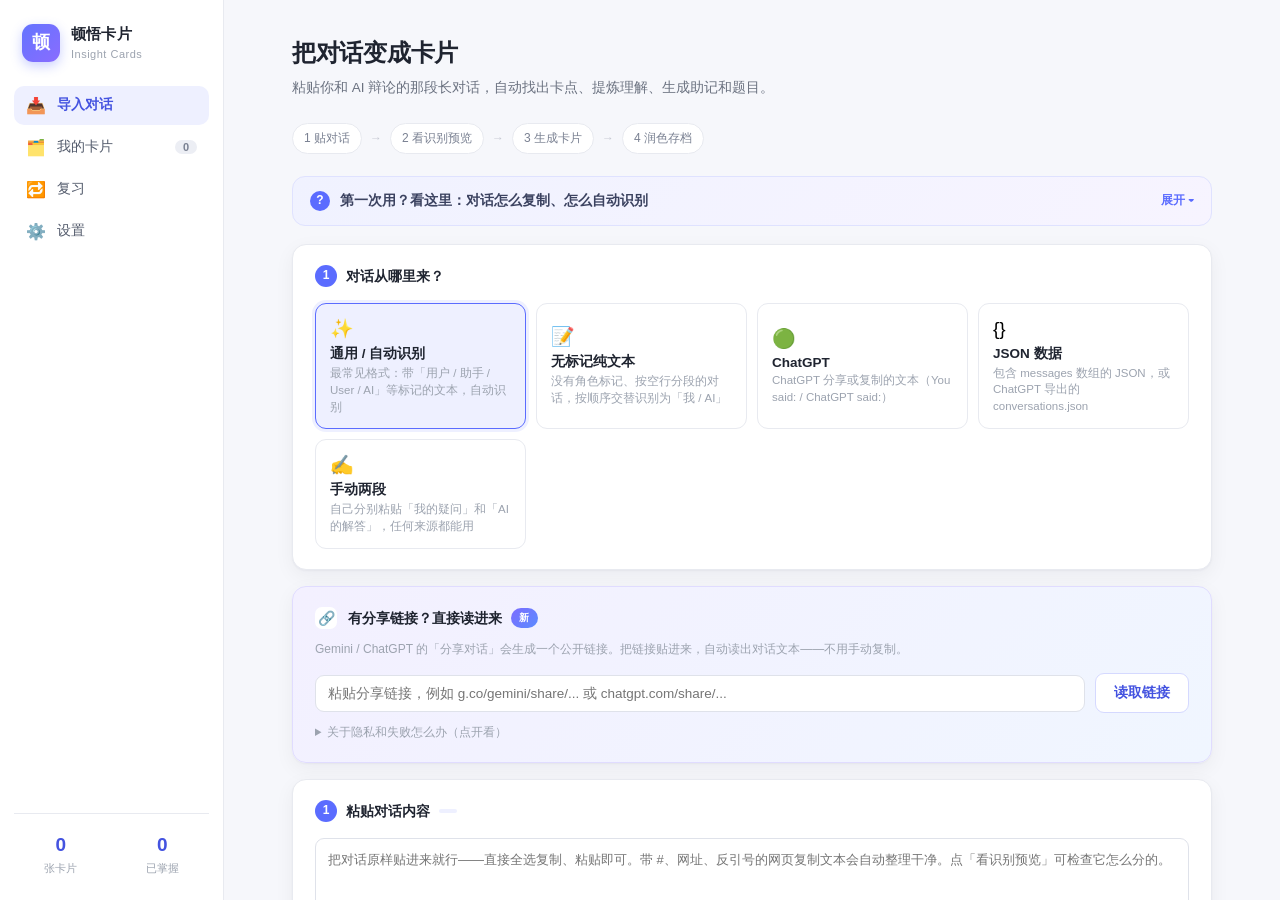
==== index.html @ 7968544b "feat: 统一清洗层sanitize + 整理格式按钮，解决markdown噪音污染算法" ====
<!DOCTYPE html>
<html lang="zh-CN">
<head>
<meta charset="UTF-8">
<meta name="viewport" content="width=device-width, initial-scale=1.0">
<title>顿悟卡片 · 把想通的那一刻存下来</title>
<link rel="stylesheet" href="css/style.css">
</head>
<body>

<div class="app">
  <!-- 侧边栏 -->
  <aside class="sidebar">
    <div class="brand">
      <div class="brand-mark">顿</div>
      <div class="brand-text">
        <div class="brand-name">顿悟卡片</div>
        <div class="brand-sub">Insight Cards</div>
      </div>
    </div>

    <nav class="nav" id="nav">
      <button class="nav-item active" data-view="import">
        <span class="nav-icon">📥</span><span>导入对话</span>
      </button>
      <button class="nav-item" data-view="cards">
        <span class="nav-icon">🗂️</span><span>我的卡片</span>
        <span class="nav-badge" id="cardCount">0</span>
      </button>
      <button class="nav-item" data-view="review">
        <span class="nav-icon">🔁</span><span>复习</span>
      </button>
      <button class="nav-item" data-view="settings">
        <span class="nav-icon">⚙️</span><span>设置</span>
      </button>
    </nav>

    <div class="sidebar-foot">
      <div class="stat-mini">
        <div class="stat-num" id="statTotal">0</div>
        <div class="stat-label">张卡片</div>
      </div>
      <div class="stat-mini">
        <div class="stat-num" id="statMastered">0</div>
        <div class="stat-label">已掌握</div>
      </div>
    </div>
  </aside>

  <!-- 主内容 -->
  <main class="main">

    <!-- ============ 导入页 ============ -->
    <section class="view active" id="view-import">
      <header class="page-head">
        <div>
          <h1>把对话变成卡片</h1>
          <p class="page-desc">粘贴你和 AI 辩论的那段长对话，自动找出卡点、提炼理解、生成助记和题目。</p>
        </div>
      </header>

      <div class="flow-hint">
        <span class="flow-step">1 贴对话</span><span class="flow-arrow">→</span>
        <span class="flow-step">2 看识别预览</span><span class="flow-arrow">→</span>
        <span class="flow-step">3 生成卡片</span><span class="flow-arrow">→</span>
        <span class="flow-step">4 润色存档</span>
      </div>

      <!-- 使用教程（可折叠） -->
      <div class="guide" id="guide">
        <div class="guide-head" id="guideHead">
          <span class="guide-badge">?</span>
          <span><b>第一次用？看这里：对话怎么复制、怎么自动识别</b></span>
          <span class="guide-toggle" id="guideToggle">展开 ▾</span>
        </div>
        <div class="guide-body hidden" id="guideBody">
          <div class="guide-steps">
            <div class="gstep">
              <div class="gstep-num">1</div>
              <div>
                <b>去你平时聊天的 App（WorkBuddy / DeepSeek / ChatGPT…）</b>
                <p>找到那次让你"哦原来如此"的对话。</p>
              </div>
            </div>
            <div class="gstep">
              <div class="gstep-num">2</div>
              <div>
                <b>把对话弄进来（两种方式任选）</b>
                <p><b>方式一 · 有分享链接最省事：</b>Gemini / ChatGPT 点"分享对话"会生成一个公开链接，把它贴到下面紫色框里点"读取链接"，对话文字自动填好。<br><b>方式二 · 手动复制：</b>电脑 Ctrl+A 全选 → Ctrl+C；手机长按 → 全选 → 复制，贴到大框里。<br>⚠️ 分享链接会经过公共中转，敏感内容请用手动复制。</p>
              </div>
            </div>
            <div class="gstep">
              <div class="gstep-num">3</div>
              <div>
                <b>贴到下面的大框里</b>
                <p>粘贴 → 点"看识别预览" → 工具会猜哪段是你、哪段是 AI。<b>猜错了点一下就能改。</b></p>
              </div>
            </div>
            <div class="gstep">
              <div class="gstep-num">4</div>
              <div>
                <b>它凭什么知道谁是谁？</b>
                <p>如果对话里带"用户：/ 助手：/ User: / AI:"这类字样，它就照着分；<br>如果没有，就按"你说一段、AI 答一段"交替猜——所以<b>顺序别打乱</b>。</p>
              </div>
            </div>
          </div>
          <div class="guide-tip">💡 最简单：全选复制、原样粘贴、顺序不乱，就够了。看不懂的标记不用管，识别预览里能改。</div>
        </div>
      </div>

      <!-- 来源选择 -->
      <div class="panel">
        <div class="panel-title"><span class="step-dot">1</span> 对话从哪里来？</div>
        <div class="source-grid" id="sourceGrid"></div>
      </div>

      <!-- 手动两段输入 -->
      <div class="panel hidden" id="manualPanel">
        <div class="panel-title"><span class="step-dot">2</span> 分别粘贴</div>
        <label class="field-label">标题（可选）</label>
        <input type="text" class="input" id="manualTitle" placeholder="例如：闭包和作用域的区别">
        <label class="field-label">我的疑问 / 我卡住的地方</label>
        <textarea class="input textarea" id="manualQuestion" rows="5" placeholder="把你当时困惑、反驳、追问的话贴在这里…"></textarea>
        <label class="field-label">AI 的解答</label>
        <textarea class="input textarea" id="manualAnswer" rows="7" placeholder="把 AI 讲解、你们辩论的内容贴在这里…"></textarea>
      </div>

      <!-- 链接导入 -->
      <div class="panel link-panel" id="linkPanel">
        <div class="panel-title"><span class="link-icon">🔗</span> 有分享链接？直接读进来 <span class="link-tag">新</span></div>
        <p class="hint" style="margin-top:-6px">Gemini / ChatGPT 的「分享对话」会生成一个公开链接。把链接贴进来，自动读出对话文本——不用手动复制。</p>
        <div class="link-row">
          <input type="text" class="input" id="linkInput" placeholder="粘贴分享链接，例如 g.co/gemini/share/... 或 chatgpt.com/share/...">
          <button class="btn secondary" id="fetchLinkBtn">读取链接</button>
        </div>
        <div class="link-status hidden" id="linkStatus"></div>
        <details class="link-note">
          <summary>关于隐私和失败怎么办（点开看）</summary>
          <p>读取时对话内容会经过公共中转服务，<b>敏感内容请改用手动复制</b>。如果读取失败（链接需登录、网络不通、或对方禁止抓取），工具会自动换几个通道再试；都不行就把链接用浏览器打开、全选复制文本，贴到下面的框里，效果一样。</p>
        </details>
      </div>

      <!-- 通用粘贴 -->
      <div class="panel" id="pastePanel">
        <div class="panel-title"><span class="step-dot">1</span> 粘贴对话内容 <span class="auto-tag" id="autoTag"></span></div>
        <textarea class="input textarea big" id="rawInput" rows="11" placeholder="把对话原样贴进来就行——直接全选复制、粘贴即可。带 #、网址、反引号的网页复制文本会自动整理干净。点「看识别预览」可检查它怎么分的。"></textarea>
        <div class="paste-help">
          <label class="inline-check">
            <input type="checkbox" id="useAI"> 用 AI 深度归纳（需在设置里填 key，不填则自动用本地分析）
          </label>
          <span class="file-btn" id="fileBtnWrap">
            <input type="file" id="fileInput" accept=".txt,.json,.md">
            或选择文件导入
          </span>
          <span class="file-btn tidy-btn" id="tidyBtnWrap" title="去掉 #、网址、反引号等符号，只留干净对话">✨ 整理格式</span>
        </div>
        <details class="advanced" id="advancedBox">
          <summary>高级：来源格式不对？手动选 / 自定义（一般不用管）</summary>
          <div class="source-grid compact" id="sourceGrid"></div>
        </details>
      </div>

      <div class="action-row">
        <button class="btn ghost" id="clearInputBtn">清空</button>
        <button class="btn secondary" id="previewBtn">🔍 看识别预览</button>
      </div>

      <!-- 识别预览 -->
      <div class="panel preview-panel hidden" id="previewPanel">
        <div class="panel-title"><span class="step-dot">2</span> 识别预览 <span class="preview-count" id="previewCount"></span></div>
        <p class="hint" style="margin-top:-6px">下面是工具猜的角色。<b>点角色标签可以切换</b>（用户 ⇄ AI 答），改完再生成。</p>
        <div class="preview-search">
          <input type="text" class="input" id="previewKeyword" placeholder="🔍 输入关键词，快速定位相关对话（如：闭包、引用、坑）">
          <label class="inline-check"><input type="checkbox" id="onlyMatch"> 只看含关键词的</label>
        </div>
        <div class="preview-list" id="previewList"></div>
        <div class="action-row" style="margin:16px 0 0">
          <button class="btn ghost" id="regenPreviewBtn">重新识别</button>
          <button class="btn primary" id="parseBtn">生成卡片 →</button>
        </div>
      </div>

      <div class="result-box hidden" id="resultBox"></div>
    </section>

    <!-- ============ 卡片库 ============ -->
    <section class="view" id="view-cards">
      <header class="page-head">
        <div>
          <h1>我的卡片</h1>
          <p class="page-desc">生成的卡片都在这里。点开可以润色——用自己的话改过，才是真的记住。</p>
        </div>
        <button class="btn primary small" id="addCardBtn">+ 新建卡片</button>
      </header>

      <div class="toolbar">
        <input type="text" class="input search" id="searchInput" placeholder="🔍 搜索标题 / 内容 / 关键词">
        <select class="input select" id="sortSelect">
          <option value="newest">最新生成</option>
          <option value="weak">最该复习（掌握度低）</option>
          <option value="reviewed">最近复习过</option>
          <option value="starred">星标优先</option>
        </select>
      </div>

      <div class="tag-filter" id="tagFilter"></div>
      <div class="card-grid" id="cardGrid"></div>
      <div class="empty-state hidden" id="cardsEmpty">
        <div class="empty-icon">🗂️</div>
        <h3>还没有卡片</h3>
        <p>去「导入对话」贴一段你和 AI 的对话，就能生成第一批卡片。</p>
        <button class="btn primary small" data-goto="import">去导入</button>
      </div>
    </section>

    <!-- ============ 复习页 ============ -->
    <section class="view" id="view-review">
      <header class="page-head">
        <div>
          <h1>复习</h1>
          <p class="page-desc">盖住答案先自己想一遍，再翻面对照。想不起来的，明天还会出现。</p>
        </div>
      </header>

      <div class="review-setup" id="reviewSetup">
        <div class="setup-card">
          <div class="setup-icon">🧠</div>
          <h3>抽卡复习</h3>
          <p>看卡点和场景，先回忆，再翻面看理解。</p>
          <button class="btn primary" id="startReviewBtn">开始复习 <span class="review-count" id="dueCount">0</span></button>
        </div>
        <div class="setup-card">
          <div class="setup-icon">✏️</div>
          <h3>自测题目</h3>
          <p>用自动生成的题目检验自己是否真的懂了。</p>
          <button class="btn secondary" id="startQuizBtn">开始自测 <span class="review-count" id="quizCount">0</span></button>
        </div>
      </div>

      <div class="review-session hidden" id="reviewSession">
        <div class="review-progress">
          <span id="reviewProgressText">1 / 10</span>
          <div class="progress-bar"><div class="progress-fill" id="progressFill"></div></div>
          <button class="btn ghost tiny" id="exitReviewBtn">退出</button>
        </div>
        <div class="flashcard" id="flashcard">
          <div class="flashcard-face" id="flashcardFront">
            <div class="fc-label">先想想：这个点你卡在哪？</div>
            <div class="fc-title" id="fcTitle"></div>
            <div class="fc-scene" id="fcScene"></div>
            <div class="fc-hint">想好了再翻面 ↓</div>
          </div>
          <div class="flashcard-face hidden" id="flashcardBack">
            <div class="fc-label">正确理解</div>
            <div class="fc-insight" id="fcInsight"></div>
            <div class="fc-mnemonic" id="fcMnemonic"></div>
          </div>
        </div>
        <div class="review-actions" id="reviewActions">
          <button class="btn flip" id="flipBtn">翻面看答案</button>
          <div class="grade-row hidden" id="gradeRow">
            <button class="btn grade forgot" data-grade="0">忘了</button>
            <button class="btn grade fuzzy" data-grade="2">模糊</button>
            <button class="btn grade got" data-grade="4">记住了</button>
          </div>
        </div>
      </div>

      <div class="quiz-session hidden" id="quizSession">
        <div class="review-progress">
          <span id="quizProgressText">1 / 10</span>
          <div class="progress-bar"><div class="progress-fill" id="quizProgressFill"></div></div>
          <button class="btn ghost tiny" id="exitQuizBtn">退出</button>
        </div>
        <div class="quiz-card">
          <div class="quiz-type" id="quizType">简答</div>
          <div class="quiz-q" id="quizQ"></div>
          <div class="quiz-a hidden" id="quizA"></div>
        </div>
        <div class="review-actions">
          <button class="btn flip" id="showAnswerBtn">显示答案</button>
          <div class="grade-row hidden" id="quizGradeRow">
            <button class="btn grade forgot" data-grade="0">没答对</button>
            <button class="btn grade got" data-grade="4">答对了</button>
          </div>
        </div>
      </div>

      <div class="empty-state hidden" id="reviewEmpty">
        <div class="empty-icon">🔁</div>
        <h3>还没有可复习的内容</h3>
        <p>先导入对话生成卡片，就可以开始复习了。</p>
        <button class="btn primary small" data-goto="import">去导入</button>
      </div>
    </section>

    <!-- ============ 设置页 ============ -->
    <section class="view" id="view-settings">
      <header class="page-head">
        <div>
          <h1>设置</h1>
          <p class="page-desc">默认用本地分析，不花钱、不填 key。想更聪明就接一个 AI。密钥只存在你自己浏览器里。</p>
        </div>
      </header>

      <div class="panel">
        <div class="panel-title">AI 模型（可选）</div>
        <label class="field-label">预设</label>
        <select class="input select" id="presetSelect">
          <option value="deepseek">DeepSeek（便宜）</option>
          <option value="glm">智谱 GLM（ cheaper，用户推荐）</option>
          <option value="custom">自定义（OpenAI 兼容）</option>
        </select>
        <label class="field-label">API 地址</label>
        <input type="text" class="input" id="baseUrlInput" placeholder="https://api.deepseek.com">
        <label class="field-label">模型名</label>
        <input type="text" class="input" id="modelInput" placeholder="deepseek-chat">
        <label class="field-label">API Key</label>
        <input type="password" class="input" id="apiKeyInput" placeholder="留空则只用本地分析">
        <p class="hint">DeepSeek: platform.deepseek.com ｜ GLM: bigmodel.cn。填了 key 后，在导入页勾选「用 AI 深度归纳」即可。</p>
        <button class="btn secondary small" id="saveSettingsBtn">保存设置</button>
        <span class="save-tip" id="settingsTip"></span>
      </div>

      <div class="panel">
        <div class="panel-title">数据管理</div>
        <p class="hint">卡片存在本机浏览器。导出备份可以保存、迁移或分享给别人；导入备份可恢复。</p>
        <div class="btn-row">
          <button class="btn secondary small" id="exportBtn">⬇ 导出备份</button>
          <label class="btn secondary small file-label">
            <input type="file" id="importBackupInput" accept=".json">⬆ 导入备份
          </label>
          <button class="btn danger small" id="clearAllBtn">清空所有数据</button>
        </div>
      </div>

      <div class="panel about">
        <div class="panel-title">这个工具在做什么？</div>
        <p>你和 AI 辩论完，上下文很长、当时想通了却很快忘。<b>顿悟卡片</b>做的事：读这段旧对话 → 找出你卡住的点 → 提炼正确理解 → 生成助记和题目 → 存成可以反复复习的卡片。</p>
        <p>「本地分析」用规则抽取金句和关键词，开箱即用；「AI 深度归纳」理解更深，但要配 key。生成后<b>一定要自己润色</b>——用自己的话改过，才真正属于你。</p>
      </div>
    </section>

  </main>
</div>

<!-- 卡片编辑弹窗 -->
<div class="modal hidden" id="editModal">
  <div class="modal-mask" data-close="editModal"></div>
  <div class="modal-box">
    <div class="modal-head">
      <h2>编辑卡片</h2>
      <button class="icon-btn" data-close="editModal">✕</button>
    </div>
    <div class="modal-body" id="editBody"></div>
    <div class="modal-foot">
      <button class="btn danger tiny" id="deleteCardBtn">删除卡片</button>
      <div>
        <button class="btn ghost small" data-close="editModal">取消</button>
        <button class="btn primary small" id="saveCardBtn">保存</button>
      </div>
    </div>
  </div>
</div>

<!-- 结果弹窗（生成后确认） -->
<div class="modal hidden" id="resultModal">
  <div class="modal-mask" data-close="resultModal"></div>
  <div class="modal-box">
    <div class="modal-head"><h2>生成完成</h2><button class="icon-btn" data-close="resultModal">✕</button></div>
    <div class="modal-body" id="resultModalBody"></div>
    <div class="modal-foot">
      <button class="btn ghost small" data-close="resultModal">稍后</button>
      <button class="btn primary small" id="goCardsBtn">去卡片库润色 →</button>
    </div>
  </div>
</div>

<div class="toast hidden" id="toast"></div>

<script src="js/importers.js"></script>
<script src="js/analyzer.js"></script>
<script src="js/store.js"></script>
<script src="js/app.js"></script>
</body>
</html>
---- css/style.css ----
/* ===== 顿悟卡片 样式 ===== */
:root{
  --bg:#f6f7fb; --panel:#ffffff; --ink:#1f2430; --sub:#6b7280; --faint:#9ca3af;
  --line:#e8eaf0; --brand:#5b6cff; --brand-soft:#eef0ff; --brand-deep:#4453e0;
  --ok:#10a37f; --ok-soft:#e8f7f1; --warn:#e08a2b; --danger:#e25656;
  --shadow:0 1px 2px rgba(20,25,45,.04),0 6px 20px rgba(20,25,45,.05);
  --radius:14px;
}
*{box-sizing:border-box;margin:0;padding:0}
html,body{height:100%}
body{
  font-family:-apple-system,BlinkMacSystemFont,"Segoe UI","PingFang SC","Microsoft YaHei",sans-serif;
  background:var(--bg);color:var(--ink);font-size:14px;line-height:1.6;
  -webkit-font-smoothing:antialiased;
}
.hidden{display:none!important}

.app{display:flex;height:100vh;overflow:hidden}

/* 侧边栏 */
.sidebar{
  width:224px;flex-shrink:0;background:#fff;border-right:1px solid var(--line);
  display:flex;flex-direction:column;padding:22px 14px;
}
.brand{display:flex;align-items:center;gap:11px;padding:0 8px 22px}
.brand-mark{
  width:38px;height:38px;border-radius:11px;flex-shrink:0;
  background:linear-gradient(135deg,#6474ff,#8a6cff);color:#fff;
  display:flex;align-items:center;justify-content:center;font-size:18px;font-weight:700;
  box-shadow:0 4px 12px rgba(91,108,255,.32);
}
.brand-name{font-size:15px;font-weight:700;letter-spacing:.2px}
.brand-sub{font-size:11px;color:var(--faint);letter-spacing:.5px}
.nav{display:flex;flex-direction:column;gap:3px;flex:1}
.nav-item{
  display:flex;align-items:center;gap:11px;width:100%;padding:10px 12px;
  border:none;background:transparent;border-radius:10px;cursor:pointer;
  font-size:14px;color:#525a6b;text-align:left;font-family:inherit;transition:.15s;
}
.nav-item:hover{background:#f5f6fa;color:var(--ink)}
.nav-item.active{background:var(--brand-soft);color:var(--brand-deep);font-weight:600}
.nav-icon{font-size:16px;width:20px;text-align:center}
.nav-badge{margin-left:auto;background:#eceef4;color:#7a8192;font-size:11px;padding:1px 8px;border-radius:20px;font-weight:600}
.nav-item.active .nav-badge{background:#fff;color:var(--brand)}
.sidebar-foot{display:flex;gap:8px;border-top:1px solid var(--line);padding-top:16px}
.stat-mini{flex:1;text-align:center}
.stat-num{font-size:19px;font-weight:700;color:var(--brand-deep)}
.stat-label{font-size:11px;color:var(--faint)}

/* 主区 */
.main{flex:1;overflow-y:auto;padding:34px 44px 60px}
.view{display:none;max-width:920px;margin:0 auto;animation:fade .25s ease}
.view.active{display:block}
@keyframes fade{from{opacity:0;transform:translateY(6px)}to{opacity:1;transform:none}}
.page-head{display:flex;justify-content:space-between;align-items:flex-start;margin-bottom:24px;gap:16px}
.page-head h1{font-size:24px;font-weight:750;letter-spacing:-.3px}
.page-desc{color:var(--sub);margin-top:5px;font-size:13.5px;max-width:640px}

.flow-hint{display:flex;align-items:center;gap:8px;flex-wrap:wrap;margin-bottom:22px;font-size:12px;color:var(--faint)}
.flow-step{background:#fff;border:1px solid var(--line);padding:5px 11px;border-radius:20px;color:#7a8192}
.flow-arrow{color:#c7cad4}

.panel{background:var(--panel);border:1px solid var(--line);border-radius:var(--radius);padding:20px 22px;margin-bottom:16px;box-shadow:var(--shadow)}
.panel-title{font-size:14px;font-weight:650;margin-bottom:16px;display:flex;align-items:center;gap:9px}
.step-dot{width:22px;height:22px;border-radius:50%;background:var(--brand);color:#fff;font-size:12px;display:inline-flex;align-items:center;justify-content:center;font-weight:600}

/* 来源选择 */
.source-grid{display:grid;grid-template-columns:repeat(auto-fill,minmax(180px,1fr));gap:10px}
.source-card{
  border:1.5px solid var(--line);border-radius:11px;padding:13px 14px;cursor:pointer;
  transition:.15s;background:#fff;text-align:left;font-family:inherit;
}
.source-card:hover{border-color:#c9cfff;background:#fbfbff}
.source-card.selected{border-color:var(--brand);background:var(--brand-soft);box-shadow:0 0 0 3px rgba(91,108,255,.1)}
.source-icon{font-size:19px;display:block;margin-bottom:5px}
.source-name{font-size:13.5px;font-weight:650;color:var(--ink)}
.source-desc{font-size:11.5px;color:var(--faint);margin-top:2px;line-height:1.45}

.field-label{display:block;font-size:12px;font-weight:600;color:#5b6270;margin:14px 0 6px}
.field-label:first-of-type{margin-top:0}
.input{
  width:100%;border:1px solid #dfe2ea;border-radius:9px;padding:10px 12px;
  font-size:13.5px;font-family:inherit;color:var(--ink);background:#fff;transition:.15s;
}
.input:focus{outline:none;border-color:var(--brand);box-shadow:0 0 0 3px rgba(91,108,255,.12)}
.textarea{resize:vertical;line-height:1.65}
.textarea.big{min-height:230px;font-size:13px}
.search{max-width:360px}
.select{width:auto;min-width:180px;cursor:pointer}
.auto-tag{font-size:11px;color:var(--brand);background:var(--brand-soft);padding:2px 9px;border-radius:20px;font-weight:500}
.paste-help{display:flex;justify-content:space-between;align-items:center;gap:12px;margin-top:12px;flex-wrap:wrap}
.inline-check{font-size:12px;color:#5b6270;display:flex;align-items:center;gap:6px;cursor:pointer}
.inline-check input{accent-color:var(--brand)}
.file-btn{position:relative;overflow:hidden;display:inline-block;font-size:12px;color:var(--brand);cursor:pointer;padding:5px 10px;border:1px dashed #c9cfff;border-radius:8px}
.file-btn input{position:absolute;inset:0;opacity:0;cursor:pointer}
.hint{font-size:12px;color:var(--faint);margin:8px 0 12px;line-height:1.7}

.action-row{display:flex;justify-content:flex-end;gap:10px;margin:4px 0 20px}
.btn{
  border:none;border-radius:9px;padding:10px 18px;font-size:13.5px;font-family:inherit;
  font-weight:600;cursor:pointer;transition:.15s;
}
.btn.primary{background:var(--brand);color:#fff;box-shadow:0 3px 10px rgba(91,108,255,.25)}
.btn.primary:hover{background:var(--brand-deep)}
.btn.secondary{background:#fff;color:var(--brand-deep);border:1px solid #d5d9ff}
.btn.secondary:hover{background:var(--brand-soft)}
.btn.ghost{background:transparent;color:var(--sub)}
.btn.ghost:hover{background:#eef0f5}
.btn.danger{background:#fff;color:var(--danger);border:1px solid #f3cccc}
.btn.danger:hover{background:#fff2f2}
.btn.small{padding:8px 14px;font-size:12.5px}
.btn.tiny{padding:6px 11px;font-size:12px}
.btn-row{display:flex;gap:10px;flex-wrap:wrap}
.file-label{display:inline-flex;align-items:center;position:relative;overflow:hidden}
.file-label input{position:absolute;inset:0;opacity:0;cursor:pointer}

.result-box{background:var(--ok-soft);border:1px solid #bfe6d8;border-radius:12px;padding:16px 20px;color:#0d7a5f;font-size:13.5px}
.result-box b{font-size:16px}

/* 卡片库 */
.toolbar{display:flex;gap:10px;margin-bottom:14px;flex-wrap:wrap}
.tag-filter{display:flex;gap:7px;flex-wrap:wrap;margin-bottom:18px}
.tag-chip{font-size:11.5px;padding:4px 11px;border-radius:20px;border:1px solid var(--line);background:#fff;color:#6b7280;cursor:pointer}
.tag-chip:hover{border-color:#c9cfff}
.tag-chip.active{background:var(--brand);color:#fff;border-color:var(--brand)}
.card-grid{display:grid;grid-template-columns:repeat(auto-fill,minmax(280px,1fr));gap:14px}
.kcard{
  background:#fff;border:1px solid var(--line);border-radius:13px;padding:17px 18px;
  cursor:pointer;transition:.18s;box-shadow:var(--shadow);position:relative;
}
.kcard:hover{transform:translateY(-2px);box-shadow:0 8px 24px rgba(20,25,45,.09);border-color:#d8dcf5}
.kcard-top{display:flex;justify-content:space-between;align-items:flex-start;gap:8px;margin-bottom:9px}
.kcard-title{font-size:15px;font-weight:700;line-height:1.4;flex:1}
.kcard-star{font-size:15px;color:#d8dbe4}
.kcard-star.on{color:#f5b301}
.kcard-insight{font-size:12.5px;color:#5b6270;line-height:1.6;display:-webkit-box;-webkit-line-clamp:3;-webkit-box-orient:vertical;overflow:hidden;margin-bottom:12px}
.kcard-tags{display:flex;gap:5px;flex-wrap:wrap;margin-bottom:12px}
.ktag{font-size:10.5px;background:#f1f2f7;color:#7a8192;padding:2px 8px;border-radius:6px}
.kcard-foot{display:flex;justify-content:space-between;align-items:center;font-size:11px;color:var(--faint);border-top:1px solid #f0f1f5;padding-top:10px}
.mastery-dots{display:flex;gap:3px}
.mdot{width:6px;height:6px;border-radius:50%;background:#e3e5ec}
.mdot.on{background:var(--ok)}
.mode-tag{font-size:10px;padding:2px 7px;border-radius:5px}
.mode-tag.local{background:#f1f2f7;color:#8a90a0}
.mode-tag.ai{background:var(--brand-soft);color:var(--brand)}

.empty-state{text-align:center;padding:70px 20px;color:var(--faint)}
.empty-icon{font-size:44px;margin-bottom:12px}
.empty-state h3{color:#4a5160;font-size:17px;margin-bottom:6px}
.empty-state p{font-size:13px;margin-bottom:18px}

/* 复习 */
.review-setup{display:grid;grid-template-columns:1fr 1fr;gap:16px;max-width:680px}
.setup-card{background:#fff;border:1px solid var(--line);border-radius:var(--radius);padding:26px;text-align:center;box-shadow:var(--shadow)}
.setup-icon{font-size:38px;margin-bottom:12px}
.setup-card h3{font-size:16px;margin-bottom:6px}
.setup-card p{font-size:12.5px;color:var(--sub);margin-bottom:18px}
.review-count{background:rgba(255,255,255,.25);padding:1px 7px;border-radius:20px;font-size:11px;margin-left:4px}
.btn.secondary .review-count{background:var(--brand-soft);color:var(--brand)}
.review-session,.quiz-session{max-width:700px;margin:0 auto}
.review-progress{display:flex;align-items:center;gap:14px;margin-bottom:20px;font-size:12px;color:var(--sub)}
.progress-bar{flex:1;height:6px;background:#e9ebf2;border-radius:10px;overflow:hidden}
.progress-fill{height:100%;background:var(--brand);width:0;transition:width .3s}
.flashcard{
  background:#fff;border:1px solid var(--line);border-radius:16px;min-height:300px;
  padding:38px 40px;box-shadow:var(--shadow);display:flex;flex-direction:column;
  cursor:pointer;transition:.2s;
}
.flashcard:hover{border-color:#d5d9f5}
.fc-label{font-size:12px;color:var(--brand);font-weight:600;margin-bottom:16px}
.fc-title{font-size:24px;font-weight:700;line-height:1.4;margin-bottom:18px}
.fc-scene{font-size:14px;color:#5b6270;line-height:1.8;white-space:pre-wrap}
.fc-hint{margin-top:auto;text-align:center;color:var(--faint);font-size:12px;padding-top:20px}
.fc-insight{font-size:16px;line-height:1.85;white-space:pre-wrap;color:var(--ink)}
.fc-mnemonic{margin-top:18px;padding:12px 16px;background:#fff9ec;border-left:3px solid #f5b301;border-radius:6px;font-size:13.5px;color:#8a6a1f}
.review-actions{display:flex;justify-content:center;gap:12px;margin-top:22px;flex-wrap:wrap}
.btn.flip{background:var(--brand);color:#fff;padding:12px 30px}
.grade-row{display:flex;gap:10px}
.btn.grade{padding:12px 22px;color:#fff}
.grade.forgot{background:var(--danger)}
.grade.fuzzy{background:var(--warn)}
.grade.got{background:var(--ok)}
.quiz-card{background:#fff;border:1px solid var(--line);border-radius:16px;padding:36px 40px;min-height:220px;box-shadow:var(--shadow)}
.quiz-type{display:inline-block;font-size:11px;background:var(--brand-soft);color:var(--brand);padding:3px 10px;border-radius:6px;margin-bottom:16px}
.quiz-q{font-size:18px;font-weight:600;line-height:1.7;white-space:pre-wrap}
.quiz-a{margin-top:20px;padding:16px 18px;background:var(--ok-soft);border-radius:9px;color:#0d7a5f;line-height:1.75;white-space:pre-wrap}

/* 设置 */
.about p{font-size:13px;color:#5b6270;margin-bottom:10px;line-height:1.8}
.about b{color:var(--ink)}
#apiKeyInput{font-family:monospace}
.save-tip{font-size:12px;color:var(--ok);margin-left:10px}

/* 弹窗 */
.modal{position:fixed;inset:0;z-index:100;display:flex;align-items:center;justify-content:center;padding:20px}
.modal-mask{position:absolute;inset:0;background:rgba(20,25,45,.42);backdrop-filter:blur(2px)}
.modal-box{position:relative;background:#fff;border-radius:16px;width:100%;max-width:620px;max-height:88vh;display:flex;flex-direction:column;box-shadow:0 24px 70px rgba(20,25,45,.25);animation:pop .2s ease}
@keyframes pop{from{opacity:0;transform:scale(.96) translateY(8px)}to{opacity:1;transform:none}}
.modal-head{display:flex;justify-content:space-between;align-items:center;padding:20px 24px;border-bottom:1px solid var(--line)}
.modal-head h2{font-size:17px}
.icon-btn{border:none;background:transparent;font-size:18px;color:var(--faint);cursor:pointer;width:30px;height:30px;border-radius:8px}
.icon-btn:hover{background:#f1f2f7}
.modal-body{padding:22px 24px;overflow-y:auto}
.modal-foot{display:flex;justify-content:space-between;align-items:center;padding:16px 24px;border-top:1px solid var(--line)}
.modal-foot>div{display:flex;gap:9px}
.edit-field{margin-bottom:16px}
.edit-field label{display:block;font-size:12px;font-weight:600;color:#5b6270;margin-bottom:6px}
.edit-field .input{font-size:13px}
.q-edit-row{display:flex;gap:8px;margin-bottom:8px;align-items:flex-start}
.q-edit-row .input{flex:1}
.q-edit-row button{flex-shrink:0}
.result-list{list-style:none}
.result-list li{padding:10px 0;border-bottom:1px solid #f0f1f5;font-size:13px;display:flex;gap:10px;align-items:flex-start}
.result-list li:last-child{border:none}
.result-num{background:var(--brand-soft);color:var(--brand);width:22px;height:22px;border-radius:6px;display:flex;align-items:center;justify-content:center;font-size:11px;font-weight:700;flex-shrink:0}

.toast{position:fixed;bottom:30px;left:50%;transform:translateX(-50%);background:#252b3a;color:#fff;padding:11px 20px;border-radius:10px;font-size:13px;z-index:200;box-shadow:0 8px 30px rgba(0,0,0,.2);animation:fade .2s}

@media(max-width:760px){
  .sidebar{width:64px;padding:16px 8px}
  .brand-text,.nav-item span:not(.nav-icon),.nav-badge,.sidebar-foot{display:none}
  .nav-item{justify-content:center;padding:12px}
  .main{padding:24px 18px 50px}
  .review-setup{grid-template-columns:1fr}
  .page-head h1{font-size:20px}
}

/* ===== 教程折叠框 ===== */
.guide{background:linear-gradient(135deg,#f0f2ff,#f7f4ff);border:1px solid #dfe2ff;border-radius:13px;margin-bottom:18px;overflow:hidden}
.guide-head{display:flex;align-items:center;gap:10px;padding:13px 17px;cursor:pointer;font-size:13.5px;color:#3b4260}
.guide-head b{font-weight:650}
.guide-badge{width:20px;height:20px;flex-shrink:0;border-radius:50%;background:var(--brand);color:#fff;font-size:12px;font-weight:700;display:flex;align-items:center;justify-content:center}
.guide-toggle{margin-left:auto;font-size:12px;color:var(--brand);font-weight:600;white-space:nowrap}
.guide-body{padding:4px 18px 18px}
.guide-steps{display:grid;gap:14px;margin-bottom:14px}
.gstep{display:flex;gap:12px;align-items:flex-start}
.gstep-num{width:23px;height:23px;flex-shrink:0;border-radius:7px;background:#fff;border:1px solid #d5d9ff;color:var(--brand-deep);font-size:12px;font-weight:700;display:flex;align-items:center;justify-content:center}
.gstep b{font-size:13px;color:#2f3550}
.gstep p{font-size:12.5px;color:#6b7280;margin-top:3px;line-height:1.7}
.guide-tip{background:#fff;border:1px dashed #c9cfff;border-radius:9px;padding:10px 13px;font-size:12.5px;color:#5b6270}

/* 高级折叠 */
.advanced{margin-top:14px;border-top:1px dashed var(--line);padding-top:12px}
.advanced summary{font-size:12px;color:var(--faint);cursor:pointer;user-select:none}
.advanced summary:hover{color:var(--brand)}
.source-grid.compact{margin-top:12px;grid-template-columns:repeat(auto-fill,minmax(150px,1fr))}
.source-grid.compact .source-card{padding:9px 11px}
.source-grid.compact .source-icon{font-size:15px;margin-bottom:3px}
.source-grid.compact .source-desc{display:none}

/* ===== 识别预览 ===== */
.preview-count{font-size:11px;color:var(--brand);background:var(--brand-soft);padding:2px 9px;border-radius:20px;font-weight:500}
.preview-search{display:flex;gap:10px;align-items:center;margin-bottom:14px;flex-wrap:wrap}
.preview-search .input{flex:1;min-width:220px}
.preview-list{max-height:460px;overflow-y:auto;border:1px solid var(--line);border-radius:11px;background:#fafbfe}
.pmsg{display:flex;gap:11px;padding:13px 15px;border-bottom:1px solid #eef0f5;align-items:flex-start}
.pmsg:last-child{border-bottom:none}
.pmsg.match-hit{background:#fffbe8}
.pmsg-role{flex-shrink:0;font-size:11px;font-weight:700;padding:3px 9px;border-radius:6px;cursor:pointer;user-select:none;border:1px solid transparent;white-space:nowrap}
.pmsg-role.user{background:#e7f0ff;color:#2563c9;border-color:#cfe0ff}
.pmsg-role.assistant{background:#eaf8f1;color:#13805f;border-color:#c4ecd9}
.pmsg-role:hover{filter:brightness(.96)}
.pmsg-role::after{content:' ⇄';font-size:9px;opacity:.5}
.pmsg-body{flex:1;min-width:0;font-size:12.5px;color:#4a5160;line-height:1.7;white-space:pre-wrap;word-break:break-word;max-height:130px;overflow-y:auto}
.pmsg mark{background:#ffe98a;color:#7a5a00;border-radius:3px;padding:0 2px}
.pmsg-idx{font-size:10px;color:#b8bdc9;flex-shrink:0;padding-top:3px;width:18px}
.preview-empty{padding:30px;text-align:center;color:var(--faint);font-size:13px}

/* ===== 链接导入 ===== */
.link-panel{background:linear-gradient(135deg,#f3f0ff,#f0f6ff);border:1px solid #e0dcff}
.link-icon{display:inline-flex;align-items:center;justify-content:center;width:22px;height:22px;font-size:14px;background:#fff;border-radius:7px;margin-right:2px}
.link-tag{font-size:10px;font-weight:700;color:#fff;background:linear-gradient(135deg,#7c6cff,#5b8cff);padding:2px 8px;border-radius:20px;letter-spacing:.5px}
.link-row{display:flex;gap:10px;align-items:center;margin:14px 0 10px}
.link-row .input{flex:1;min-width:0}
.link-row .btn{white-space:nowrap}
.link-status{margin-top:10px;padding:10px 13px;border-radius:9px;font-size:12.5px;line-height:1.6}
.link-status.loading{background:#eef3ff;color:#3b5bbf;border:1px solid #d6e2ff}
.link-status.ok{background:#eaf8f1;color:#12785a;border:1px solid #c8ecd9}
.link-status.err{background:#fff2f0;color:#b3392f;border:1px solid #ffd9d3}
.link-note{margin-top:10px}
.link-note summary{font-size:11.5px;color:var(--faint);cursor:pointer;user-select:none}
.link-note summary:hover{color:var(--brand)}
.link-note p{font-size:12px;color:#6b7280;line-height:1.75;margin:8px 2px 2px}
.link-note b{color:#b3392f}
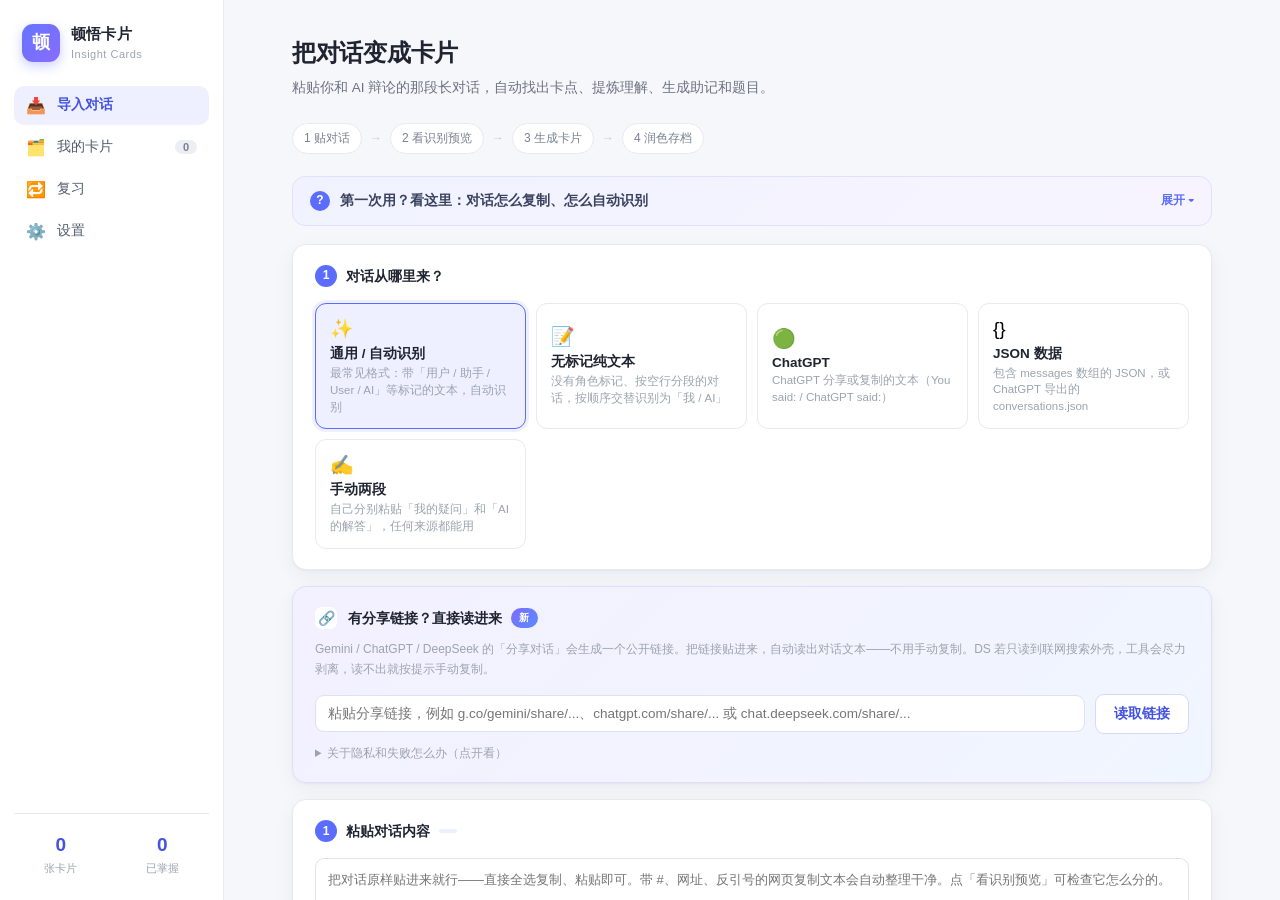
==== commit e5e00399: "fix: DS分享链接剥联网搜索外壳+宽松猜测+修无标记对话bug+版本号20261124e1+交接文档" ====
--- a/index.html
+++ b/index.html
@@ -4,7 +4,7 @@
 <meta charset="UTF-8">
 <meta name="viewport" content="width=device-width, initial-scale=1.0">
 <title>顿悟卡片 · 把想通的那一刻存下来</title>
-<link rel="stylesheet" href="css/style.css">
+<link rel="stylesheet" href="css/style.css?v=20261124e">
 </head>
 <body>
 
@@ -128,9 +128,9 @@
       <!-- 链接导入 -->
       <div class="panel link-panel" id="linkPanel">
         <div class="panel-title"><span class="link-icon">🔗</span> 有分享链接？直接读进来 <span class="link-tag">新</span></div>
-        <p class="hint" style="margin-top:-6px">Gemini / ChatGPT 的「分享对话」会生成一个公开链接。把链接贴进来，自动读出对话文本——不用手动复制。</p>
+        <p class="hint" style="margin-top:-6px">Gemini / ChatGPT / DeepSeek 的「分享对话」会生成一个公开链接。把链接贴进来，自动读出对话文本——不用手动复制。DS 若只读到联网搜索外壳，工具会尽力剥离，读不出就按提示手动复制。</p>
         <div class="link-row">
-          <input type="text" class="input" id="linkInput" placeholder="粘贴分享链接，例如 g.co/gemini/share/... 或 chatgpt.com/share/...">
+          <input type="text" class="input" id="linkInput" placeholder="粘贴分享链接，例如 g.co/gemini/share/...、chatgpt.com/share/... 或 chat.deepseek.com/share/...">
           <button class="btn secondary" id="fetchLinkBtn">读取链接</button>
         </div>
         <div class="link-status hidden" id="linkStatus"></div>
@@ -378,9 +378,9 @@
 
 <div class="toast hidden" id="toast"></div>
 
-<script src="js/importers.js"></script>
-<script src="js/analyzer.js"></script>
-<script src="js/store.js"></script>
-<script src="js/app.js"></script>
+<script src="js/importers.js?v=20261124e1"></script>
+<script src="js/analyzer.js?v=20261124e"></script>
+<script src="js/store.js?v=20261124e"></script>
+<script src="js/app.js?v=20261124e1"></script>
 </body>
 </html>
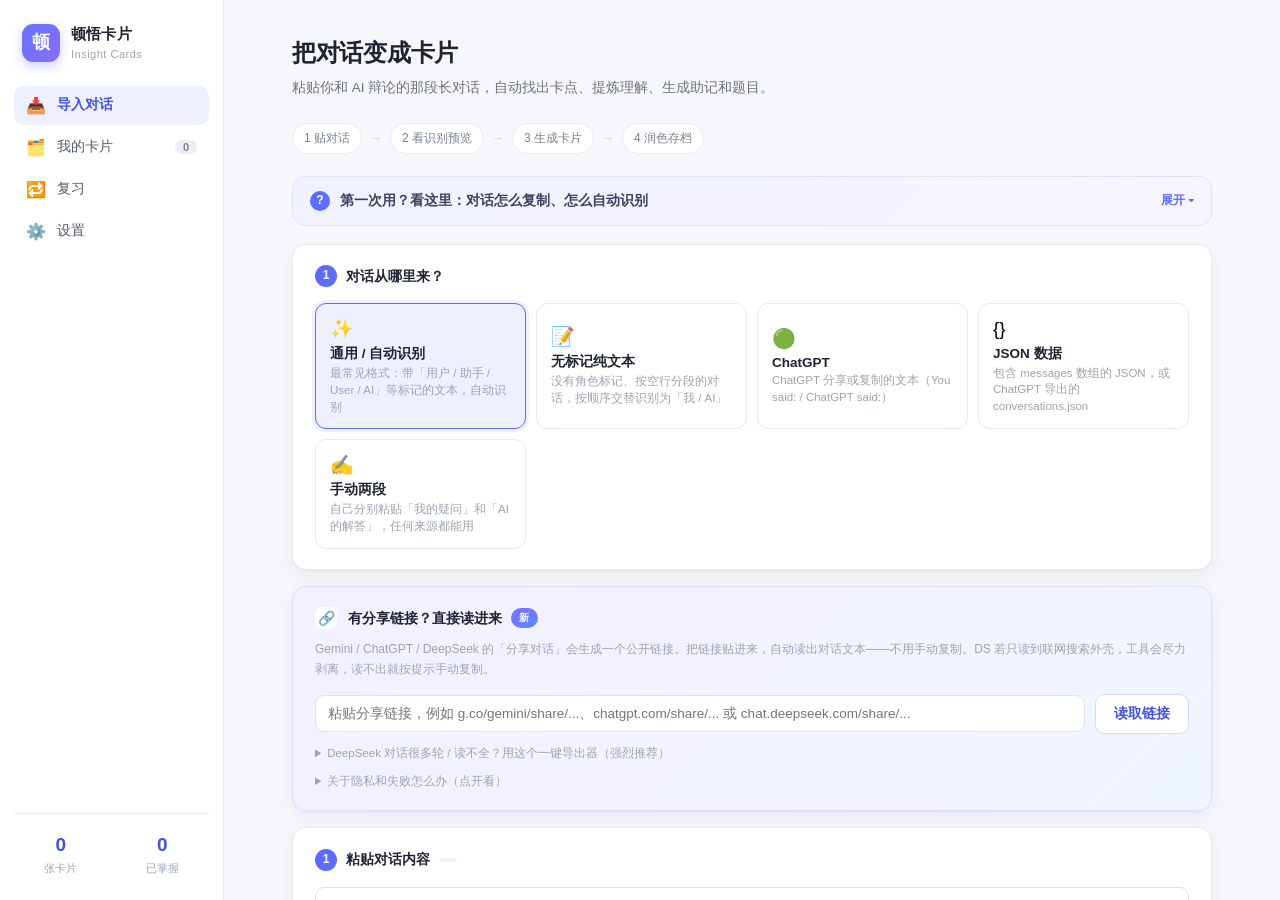
==== commit 18886f7f: "feat: DS长对话全量导出(油猴脚本+CORS代理API双轨)+JSON文件导入+版本号20261125f" ====
--- a/index.html
+++ b/index.html
@@ -4,7 +4,7 @@
 <meta charset="UTF-8">
 <meta name="viewport" content="width=device-width, initial-scale=1.0">
 <title>顿悟卡片 · 把想通的那一刻存下来</title>
-<link rel="stylesheet" href="css/style.css?v=20261124e">
+<link rel="stylesheet" href="css/style.css?v=20261125f">
 </head>
 <body>
 
@@ -134,9 +134,22 @@
           <button class="btn secondary" id="fetchLinkBtn">读取链接</button>
         </div>
         <div class="link-status hidden" id="linkStatus"></div>
+        <details class="link-note" id="dsHelper">
+          <summary>DeepSeek 对话很多轮 / 读不全？用这个一键导出器（强烈推荐）</summary>
+          <p style="margin:8px 0">DeepSeek 页面用了「虚拟滚动」，滚过去的历史消息会从页面上消失，<b>任何读网页的办法都只能拿到眼前一小段</b>——所以分享链接经常读不全。要一次拿到几百轮的完整对话，用一个小脚本最靠谱：</p>
+          <ol style="margin:8px 0;padding-left:20px;color:#5b6270">
+            <li>浏览器装 <b>Tampermonkey（油猴）</b>插件（应用商店搜「Tampermonkey」）。</li>
+            <li>点这里安装导出脚本：<a href="extension/dasein-ds-export.user.js" target="_blank" rel="noopener">🐳 顿悟卡片·DeepSeek 导出器（点开后复制全部代码，在油猴里「新建脚本」粘贴保存）</a>。</li>
+            <li>打开你的 DeepSeek 对话页或分享页，右下角会出现「导出到顿悟卡片」面板：
+              <br>· <b>复制当前对话</b> → 回到本网站粘贴到下面的框；
+              <br>· <b>下载当前对话 JSON</b> → 本网站「选择文件导入」自动识别；
+              <br>· <b>导出全部会话</b> → 几百个对话一次性打包导入。</li>
+          </ol>
+          <p style="margin:8px 0;color:#8a90a0">脚本只在你的浏览器里、对你自己的 DeepSeek 页面操作，不经过第三方服务器，也不会上传。手机浏览器若装不了油猴，请在电脑上操作，或手动复制。</p>
+        </details>
         <details class="link-note">
           <summary>关于隐私和失败怎么办（点开看）</summary>
-          <p>读取时对话内容会经过公共中转服务，<b>敏感内容请改用手动复制</b>。如果读取失败（链接需登录、网络不通、或对方禁止抓取），工具会自动换几个通道再试；都不行就把链接用浏览器打开、全选复制文本，贴到下面的框里，效果一样。</p>
+          <p>读取时对话内容会经过公共中转服务，<b>敏感内容请改用手动复制</b>。如果读取失败（链接需登录、网络不通、或对方禁止抓取），工具会自动换几个通道再试；都不行就把链接用浏览器打开、全选复制文本，贴到下面的框里，效果一样。DeepSeek 分享链接会先尝试走它自己的公开接口读完整对话，接口不稳时请改用上面的导出器。</p>
         </details>
       </div>
 
@@ -378,9 +391,9 @@
 
 <div class="toast hidden" id="toast"></div>
 
-<script src="js/importers.js?v=20261124e1"></script>
-<script src="js/analyzer.js?v=20261124e"></script>
-<script src="js/store.js?v=20261124e"></script>
-<script src="js/app.js?v=20261124e1"></script>
+<script src="js/importers.js?v=20261125f"></script>
+<script src="js/analyzer.js?v=20261125f"></script>
+<script src="js/store.js?v=20261125f"></script>
+<script src="js/app.js?v=20261125f"></script>
 </body>
 </html>
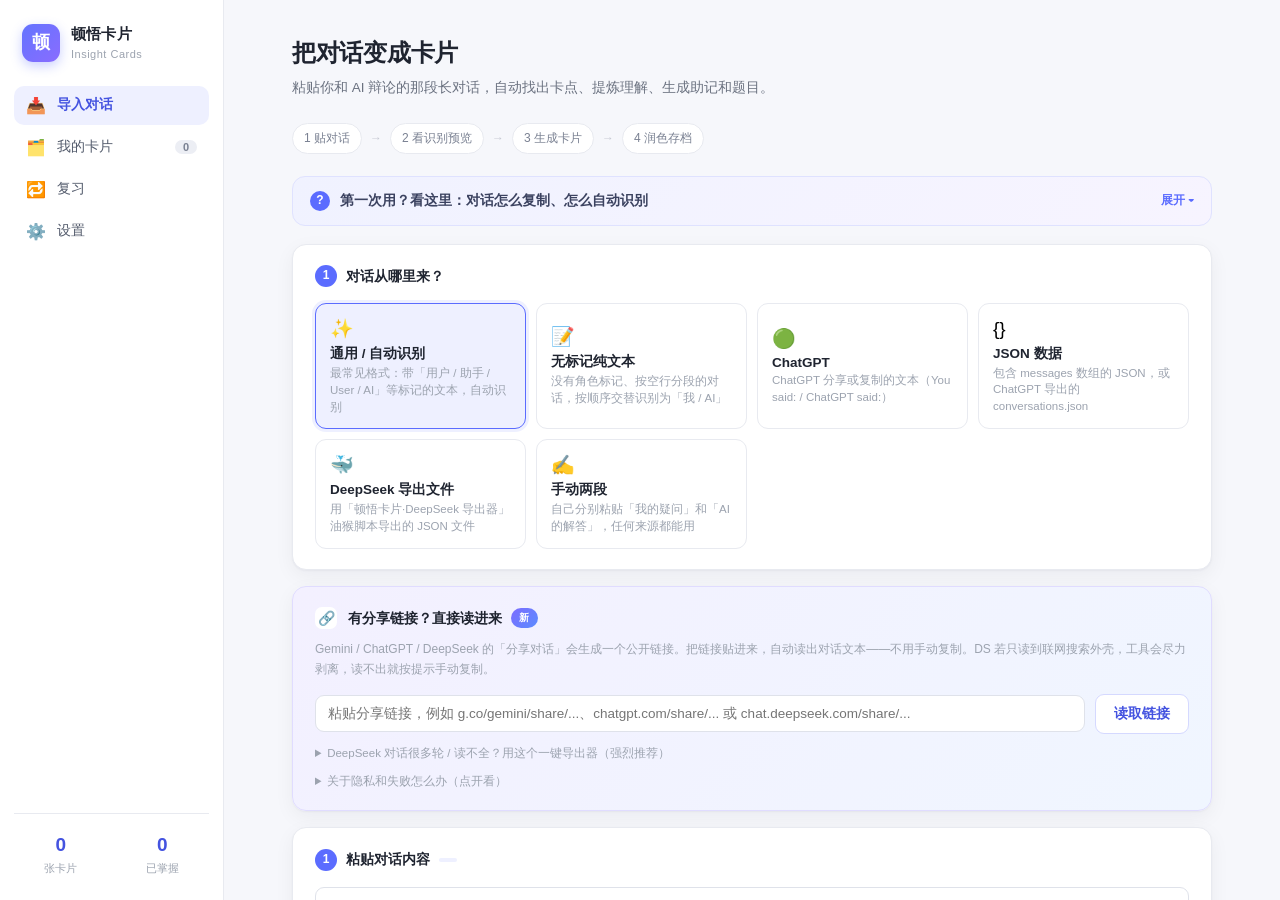
==== commit 683f5a38: "docs: 油猴脚本改为一键安装链接引导" ====
--- a/index.html
+++ b/index.html
@@ -139,7 +139,7 @@
           <p style="margin:8px 0">DeepSeek 页面用了「虚拟滚动」，滚过去的历史消息会从页面上消失，<b>任何读网页的办法都只能拿到眼前一小段</b>——所以分享链接经常读不全。要一次拿到几百轮的完整对话，用一个小脚本最靠谱：</p>
           <ol style="margin:8px 0;padding-left:20px;color:#5b6270">
             <li>浏览器装 <b>Tampermonkey（油猴）</b>插件（应用商店搜「Tampermonkey」）。</li>
-            <li>点这里安装导出脚本：<a href="extension/dasein-ds-export.user.js" target="_blank" rel="noopener">🐳 顿悟卡片·DeepSeek 导出器（点开后复制全部代码，在油猴里「新建脚本」粘贴保存）</a>。</li>
+            <li>点这个<a href="extension/dasein-ds-export.user.js" target="_blank" rel="noopener">🐳 一键安装链接</a>，油猴会自动弹出安装确认，点「安装」即可。<br><span style="color:#9aa0ad;font-size:12px">若没弹窗（手机或没装油猴）：点开该链接全选复制代码，在油猴面板「新建脚本」粘贴保存。</span></li>
             <li>打开你的 DeepSeek 对话页或分享页，右下角会出现「导出到顿悟卡片」面板：
               <br>· <b>复制当前对话</b> → 回到本网站粘贴到下面的框；
               <br>· <b>下载当前对话 JSON</b> → 本网站「选择文件导入」自动识别；
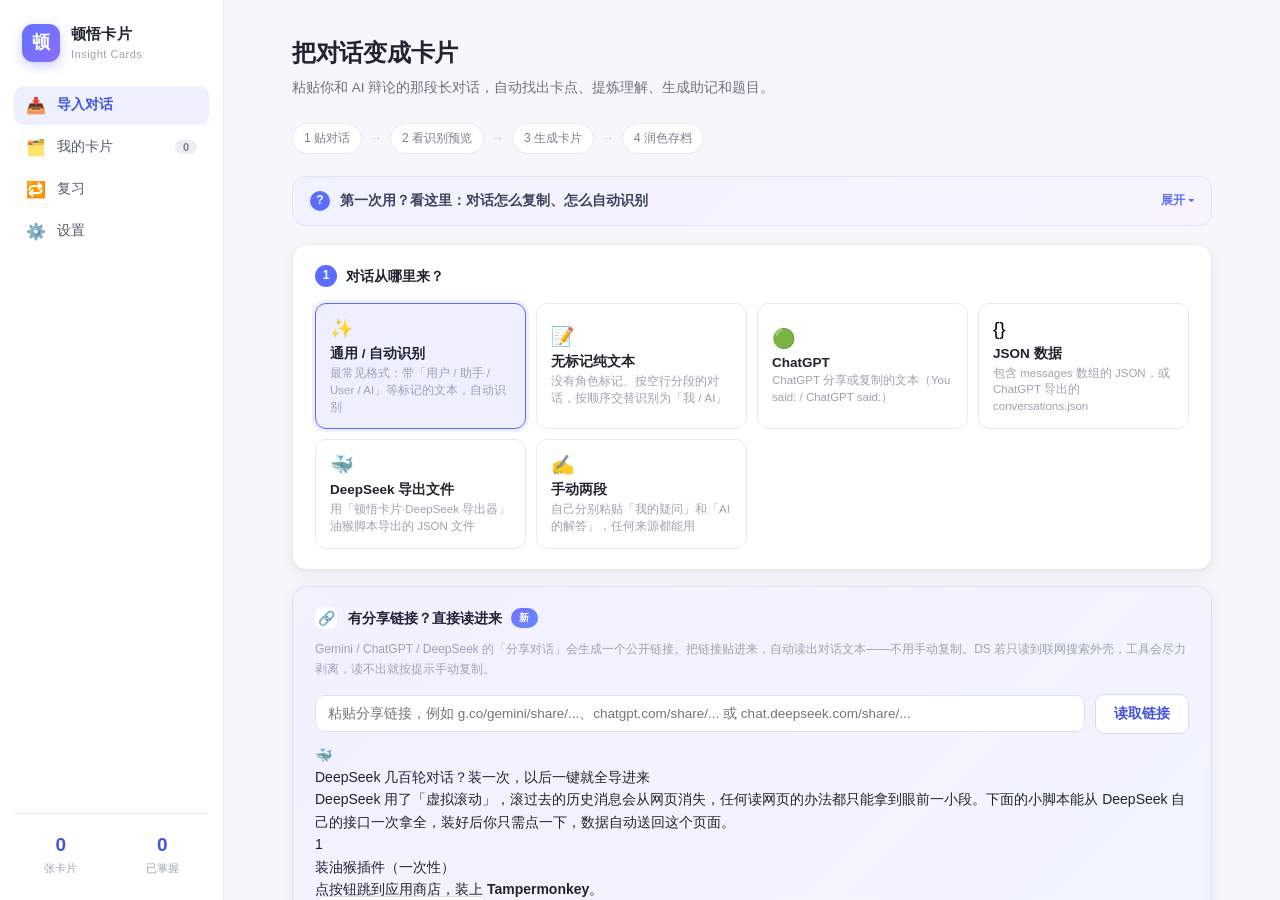
==== commit a68abfa2: "feat: DS导出产品内闭环(postMessage自动回传+令牌校验+自动建卡)+三步向导与安装自检测+v2脚本+版本号g1" ====
--- a/index.html
+++ b/index.html
@@ -4,7 +4,7 @@
 <meta charset="UTF-8">
 <meta name="viewport" content="width=device-width, initial-scale=1.0">
 <title>顿悟卡片 · 把想通的那一刻存下来</title>
-<link rel="stylesheet" href="css/style.css?v=20261125f">
+<link rel="stylesheet" href="css/style.css?v=20261125g1">
 </head>
 <body>
 
@@ -134,19 +134,43 @@
           <button class="btn secondary" id="fetchLinkBtn">读取链接</button>
         </div>
         <div class="link-status hidden" id="linkStatus"></div>
-        <details class="link-note" id="dsHelper">
-          <summary>DeepSeek 对话很多轮 / 读不全？用这个一键导出器（强烈推荐）</summary>
-          <p style="margin:8px 0">DeepSeek 页面用了「虚拟滚动」，滚过去的历史消息会从页面上消失，<b>任何读网页的办法都只能拿到眼前一小段</b>——所以分享链接经常读不全。要一次拿到几百轮的完整对话，用一个小脚本最靠谱：</p>
-          <ol style="margin:8px 0;padding-left:20px;color:#5b6270">
-            <li>浏览器装 <b>Tampermonkey（油猴）</b>插件（应用商店搜「Tampermonkey」）。</li>
-            <li>点这个<a href="extension/dasein-ds-export.user.js" target="_blank" rel="noopener">🐳 一键安装链接</a>，油猴会自动弹出安装确认，点「安装」即可。<br><span style="color:#9aa0ad;font-size:12px">若没弹窗（手机或没装油猴）：点开该链接全选复制代码，在油猴面板「新建脚本」粘贴保存。</span></li>
-            <li>打开你的 DeepSeek 对话页或分享页，右下角会出现「导出到顿悟卡片」面板：
-              <br>· <b>复制当前对话</b> → 回到本网站粘贴到下面的框；
-              <br>· <b>下载当前对话 JSON</b> → 本网站「选择文件导入」自动识别；
-              <br>· <b>导出全部会话</b> → 几百个对话一次性打包导入。</li>
-          </ol>
-          <p style="margin:8px 0;color:#8a90a0">脚本只在你的浏览器里、对你自己的 DeepSeek 页面操作，不经过第三方服务器，也不会上传。手机浏览器若装不了油猴，请在电脑上操作，或手动复制。</p>
-        </details>
+        <!-- DeepSeek 一键导出器：产品内三步向导 -->
+        <div class="ds-wizard" id="dsWizard">
+          <div class="ds-wizard-head">
+            <span class="ds-wizard-icon">🐳</span>
+            <div>
+              <div class="ds-wizard-title">DeepSeek 几百轮对话？装一次，以后一键就全导进来</div>
+              <div class="ds-wizard-sub">DeepSeek 用了「虚拟滚动」，滚过去的历史消息会从网页消失，任何读网页的办法都只能拿到眼前一小段。下面的小脚本能从 DeepSeek 自己的接口一次拿全，装好后你只需点一下，数据自动送回这个页面。</div>
+            </div>
+          </div>
+          <div class="ds-steps">
+            <div class="ds-step" id="dsStep1">
+              <span class="ds-step-num">1</span>
+              <div class="ds-step-body">
+                <div class="ds-step-name">装油猴插件（一次性）</div>
+                <div class="ds-step-desc">点按钮跳到应用商店，装上 <b>Tampermonkey</b>。</div>
+                <a class="btn secondary small ds-step-btn" id="dsStoreLink" href="https://www.tampermonkey.net/" target="_blank" rel="noopener">去装油猴（<span id="dsStoreName">你的浏览器</span>）</a>
+              </div>
+            </div>
+            <div class="ds-step" id="dsStep2">
+              <span class="ds-step-num">2</span>
+              <div class="ds-step-body">
+                <div class="ds-step-name">装导出脚本（一次性）</div>
+                <div class="ds-step-desc">点按钮，油猴会弹出安装确认，点「安装」。</div>
+                <a class="btn secondary small ds-step-btn" href="extension/dasein-ds-export.user.js" target="_blank" rel="noopener">一键安装导出脚本</a>
+              </div>
+            </div>
+            <div class="ds-step" id="dsStep3">
+              <span class="ds-step-num">3</span>
+              <div class="ds-step-body">
+                <div class="ds-step-name">以后每次：一键导出</div>
+                <div class="ds-step-desc" id="dsGoHint">装好后，点下面按钮打开 DeepSeek，导出后数据自动回到这里。</div>
+                <button class="btn primary ds-step-btn" id="dsGoBtn">🚀 去 DeepSeek 导出，自动送回这里</button>
+              </div>
+            </div>
+          </div>
+          <div class="ds-step-status hidden" id="dsStepStatus"></div>
+        </div>
         <details class="link-note">
           <summary>关于隐私和失败怎么办（点开看）</summary>
           <p>读取时对话内容会经过公共中转服务，<b>敏感内容请改用手动复制</b>。如果读取失败（链接需登录、网络不通、或对方禁止抓取），工具会自动换几个通道再试；都不行就把链接用浏览器打开、全选复制文本，贴到下面的框里，效果一样。DeepSeek 分享链接会先尝试走它自己的公开接口读完整对话，接口不稳时请改用上面的导出器。</p>
@@ -391,9 +415,9 @@
 
 <div class="toast hidden" id="toast"></div>
 
-<script src="js/importers.js?v=20261125f"></script>
-<script src="js/analyzer.js?v=20261125f"></script>
-<script src="js/store.js?v=20261125f"></script>
-<script src="js/app.js?v=20261125f"></script>
+<script src="js/importers.js?v=20261125g1"></script>
+<script src="js/analyzer.js?v=20261125g1"></script>
+<script src="js/store.js?v=20261125g1"></script>
+<script src="js/app.js?v=20261125g1"></script>
 </body>
 </html>
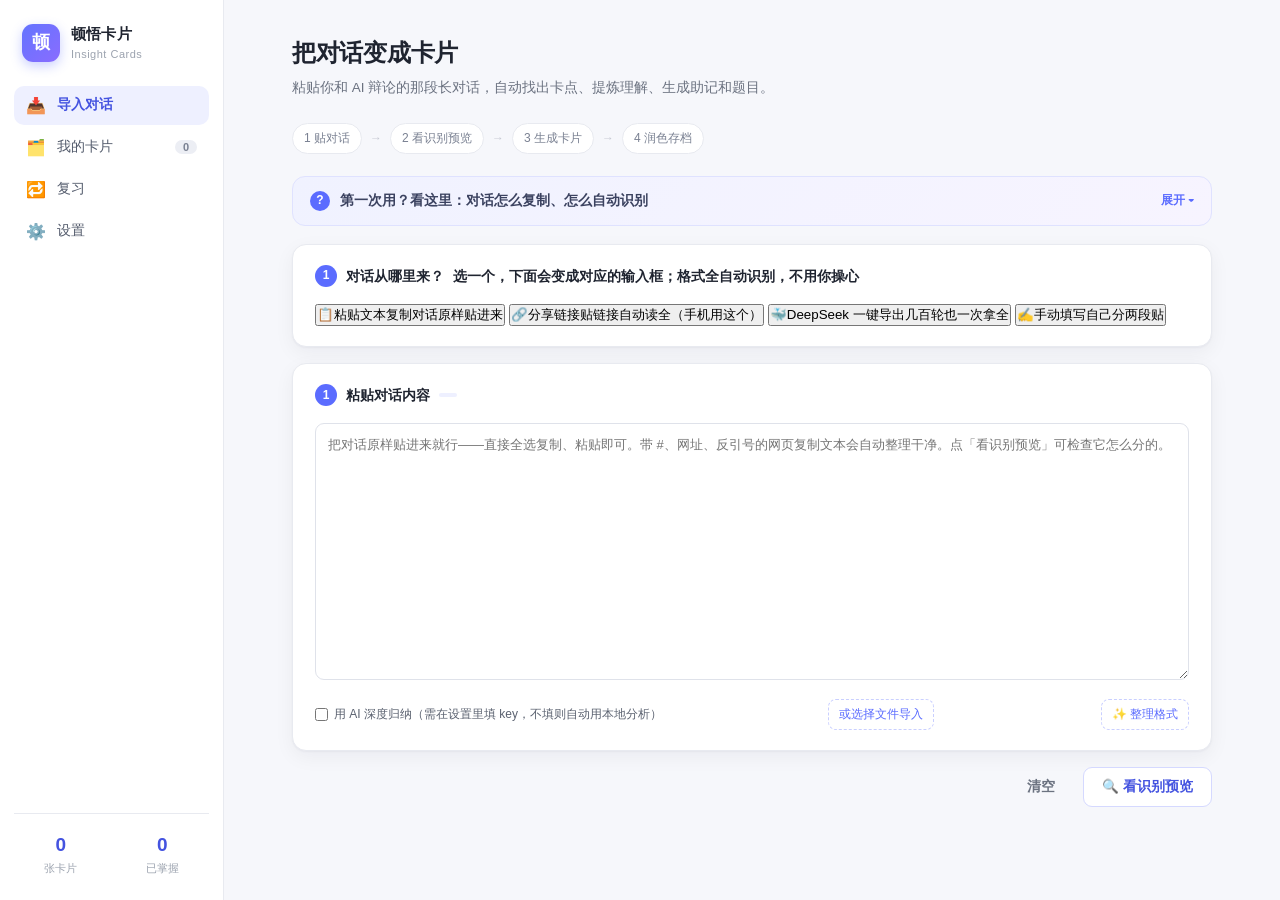
==== commit 38b56b2e: "fix: 三问题(手机分享链接路径+tab式交互+unsafeWindow检测修复不拦按钮)+脚本v2.1+版本号h" ====
--- a/index.html
+++ b/index.html
@@ -4,7 +4,7 @@
 <meta charset="UTF-8">
 <meta name="viewport" content="width=device-width, initial-scale=1.0">
 <title>顿悟卡片 · 把想通的那一刻存下来</title>
-<link rel="stylesheet" href="css/style.css?v=20261125g1">
+<link rel="stylesheet" href="css/style.css?v=20261125h">
 </head>
 <body>
 
@@ -108,10 +108,23 @@
         </div>
       </div>
 
-      <!-- 来源选择 -->
+      <!-- 方式选择：选哪个，下面才显示对应的输入框 -->
       <div class="panel">
-        <div class="panel-title"><span class="step-dot">1</span> 对话从哪里来？</div>
-        <div class="source-grid" id="sourceGrid"></div>
+        <div class="panel-title"><span class="step-dot">1</span> 对话从哪里来？<span class="way-title-hint">选一个，下面会变成对应的输入框；格式全自动识别，不用你操心</span></div>
+        <div class="way-grid" id="wayGrid">
+          <button class="way-card selected" data-way="paste" type="button">
+            <span class="way-ico">📋</span><span class="way-name">粘贴文本</span><span class="way-desc">复制对话原样贴进来</span>
+          </button>
+          <button class="way-card" data-way="link" type="button">
+            <span class="way-ico">🔗</span><span class="way-name">分享链接</span><span class="way-desc">贴链接自动读全（手机用这个）</span>
+          </button>
+          <button class="way-card" data-way="ds" type="button">
+            <span class="way-ico">🐳</span><span class="way-name">DeepSeek 一键导出</span><span class="way-desc">几百轮也一次拿全</span>
+          </button>
+          <button class="way-card" data-way="manual" type="button">
+            <span class="way-ico">✍️</span><span class="way-name">手动填写</span><span class="way-desc">自己分两段贴</span>
+          </button>
+        </div>
       </div>
 
       <!-- 手动两段输入 -->
@@ -125,16 +138,23 @@
         <textarea class="input textarea" id="manualAnswer" rows="7" placeholder="把 AI 讲解、你们辩论的内容贴在这里…"></textarea>
       </div>
 
-      <!-- 链接导入 -->
-      <div class="panel link-panel" id="linkPanel">
+      <!-- 链接导入（手机、电脑通用） -->
+      <div class="panel link-panel hidden" id="linkPanel">
         <div class="panel-title"><span class="link-icon">🔗</span> 有分享链接？直接读进来 <span class="link-tag">新</span></div>
-        <p class="hint" style="margin-top:-6px">Gemini / ChatGPT / DeepSeek 的「分享对话」会生成一个公开链接。把链接贴进来，自动读出对话文本——不用手动复制。DS 若只读到联网搜索外壳，工具会尽力剥离，读不出就按提示手动复制。</p>
+        <p class="hint" style="margin-top:-6px"> Gemini / ChatGPT / DeepSeek 的「分享对话」会生成一个公开链接。把链接贴进来，自动读出对话文本——<b>手机上也能用，不用装任何东西</b>。DeepSeek 若只读到联网搜索外壳，可改用上面的「一键导出」。</p>
         <div class="link-row">
           <input type="text" class="input" id="linkInput" placeholder="粘贴分享链接，例如 g.co/gemini/share/...、chatgpt.com/share/... 或 chat.deepseek.com/share/...">
           <button class="btn secondary" id="fetchLinkBtn">读取链接</button>
         </div>
         <div class="link-status hidden" id="linkStatus"></div>
-        <!-- DeepSeek 一键导出器：产品内三步向导 -->
+        <details class="link-note">
+          <summary>关于隐私和失败怎么办（点开看）</summary>
+          <p>读取时对话内容会经过公共中转服务，<b>敏感内容请改用「粘贴文本」手动复制</b>。如果读取失败（链接需登录、网络不通、或对方禁止抓取），工具会自动换几个通道再试；都不行就把链接用浏览器打开、全选复制文本，贴到「粘贴文本」里，效果一样。DeepSeek 长对话（几百轮）建议用「一键导出」。</p>
+        </details>
+      </div>
+
+      <!-- DeepSeek 一键导出器（独立面板，只在选 DS 时显示） -->
+      <div class="panel hidden" id="dsPanel">
         <div class="ds-wizard" id="dsWizard">
           <div class="ds-wizard-head">
             <span class="ds-wizard-icon">🐳</span>
@@ -171,10 +191,11 @@
           </div>
           <div class="ds-step-status hidden" id="dsStepStatus"></div>
         </div>
-        <details class="link-note">
-          <summary>关于隐私和失败怎么办（点开看）</summary>
-          <p>读取时对话内容会经过公共中转服务，<b>敏感内容请改用手动复制</b>。如果读取失败（链接需登录、网络不通、或对方禁止抓取），工具会自动换几个通道再试；都不行就把链接用浏览器打开、全选复制文本，贴到下面的框里，效果一样。DeepSeek 分享链接会先尝试走它自己的公开接口读完整对话，接口不稳时请改用上面的导出器。</p>
-        </details>
+        <div class="ds-mobile-note hidden" id="dsMobileNote">
+          <div class="ds-mobile-title">📱 手机上装不了油猴？没关系</div>
+          <p>手机浏览器（iOS Safari、安卓 Chrome）不支持油猴脚本，这是浏览器的限制。但手机上照样能把 DeepSeek 对话导进来：打开你的 DS 对话 → 点「分享」生成链接 → 回到本页选「分享链接」贴进去，就能自动读全，不用装任何东西。</p>
+          <button class="btn secondary small" type="button" id="dsToLinkBtn">去用分享链接导入 →</button>
+        </div>
       </div>
 
       <!-- 通用粘贴 -->
@@ -191,10 +212,6 @@
           </span>
           <span class="file-btn tidy-btn" id="tidyBtnWrap" title="去掉 #、网址、反引号等符号，只留干净对话">✨ 整理格式</span>
         </div>
-        <details class="advanced" id="advancedBox">
-          <summary>高级：来源格式不对？手动选 / 自定义（一般不用管）</summary>
-          <div class="source-grid compact" id="sourceGrid"></div>
-        </details>
       </div>
 
       <div class="action-row">
@@ -415,9 +432,9 @@
 
 <div class="toast hidden" id="toast"></div>
 
-<script src="js/importers.js?v=20261125g1"></script>
-<script src="js/analyzer.js?v=20261125g1"></script>
-<script src="js/store.js?v=20261125g1"></script>
-<script src="js/app.js?v=20261125g1"></script>
+<script src="js/importers.js?v=20261125h"></script>
+<script src="js/analyzer.js?v=20261125h"></script>
+<script src="js/store.js?v=20261125h"></script>
+<script src="js/app.js?v=20261125h"></script>
 </body>
 </html>
--- a/css/style.css
+++ b/css/style.css
@@ -282,3 +282,21 @@
 .link-note summary:hover{color:var(--brand)}
 .link-note p{font-size:12px;color:#6b7280;line-height:1.75;margin:8px 2px 2px}
 .link-note b{color:#b3392f}
+
+/* ===== DeepSeek 一键导出器向导 ===== */
+.ds-wizard{margin-top:14px;background:#fff;border:1px solid #e0dcff;border-radius:12px;padding:14px 15px}
+.ds-wizard-head{display:flex;gap:11px;align-items:flex-start;margin-bottom:14px}
+.ds-wizard-icon{font-size:22px;line-height:1;flex-shrink:0}
+.ds-wizard-title{font-size:13.5px;font-weight:700;color:#3b3f7a;margin-bottom:3px}
+.ds-wizard-sub{font-size:11.5px;color:#83899b;line-height:1.65}
+.ds-steps{display:flex;flex-direction:column;gap:9px}
+.ds-step{display:flex;gap:11px;background:#fafaff;border:1px solid #eeeafc;border-radius:9px;padding:10px 11px}
+.ds-step-num{flex-shrink:0;width:21px;height:21px;border-radius:50%;background:var(--brand);color:#fff;font-size:12px;font-weight:700;display:inline-flex;align-items:center;justify-content:center;margin-top:1px}
+.ds-step-body{flex:1;min-width:0}
+.ds-step-name{font-size:12.5px;font-weight:650;color:#32374a;margin-bottom:2px}
+.ds-step-desc{font-size:11.5px;color:#888e9e;line-height:1.55;margin-bottom:7px}
+.ds-step-desc b{color:#b3392f}
+.ds-step-btn{text-decoration:none;display:inline-flex}
+.ds-step-status{margin-top:11px;font-size:12px;padding:8px 11px;border-radius:8px;background:#f4f6ff}
+.ds-ok{color:#12785a;font-weight:650}
+.ds-wait{color:#8a90a0}
